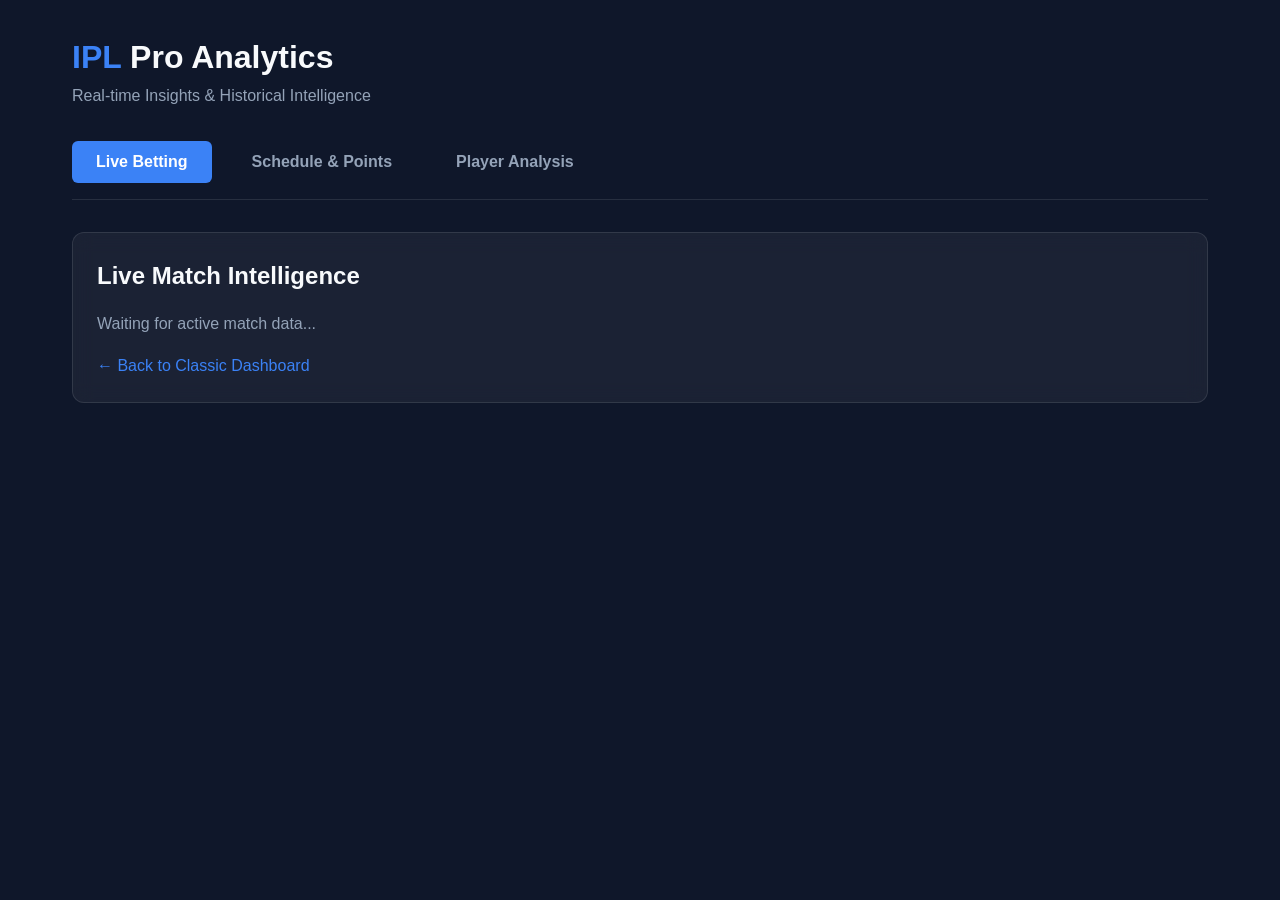
==== backend/static/pro.html @ 38e3acaa "Integration of Elite Betting Insights and Pro Dashboard" ====
<!DOCTYPE html>
<html lang="en">
<head>
    <meta charset="UTF-8">
    <meta name="viewport" content="width=device-width, initial-scale=1.0">
    <title>IPL Pro Analytics Dashboard</title>
    <style>
        :root {
            --bg-dark: #0f172a;
            --panel-bg: rgba(255, 255, 255, 0.05);
            --text-main: #f8fafc;
            --text-muted: #94a3b8;
            --accent: #3b82f6;
            --accent-hover: #2563eb;
            --border: rgba(255, 255, 255, 0.1);
            --win: #10b981;
            --loss: #ef4444;
        }

        * {
            box-sizing: border-box;
            margin: 0;
            padding: 0;
        }

        body {
            font-family: 'Inter', -apple-system, sans-serif;
            background-color: var(--bg-dark);
            color: var(--text-main);
            line-height: 1.6;
        }

        .container {
            max-width: 1200px;
            margin: 0 auto;
            padding: 2rem;
        }

        /* Tabs */
        .tabs {
            display: flex;
            gap: 1rem;
            margin-bottom: 2rem;
            border-bottom: 1px solid var(--border);
            padding-bottom: 1rem;
        }

        .tablink {
            background: transparent;
            color: var(--text-muted);
            border: none;
            padding: 0.75rem 1.5rem;
            font-size: 1rem;
            font-weight: 600;
            cursor: pointer;
            border-radius: 6px;
            transition: all 0.2s;
        }

        .tablink:hover {
            color: var(--text-main);
            background: var(--panel-bg);
        }

        .tablink.active {
            color: #fff;
            background: var(--accent);
        }

        .tabcontent {
            display: none;
            animation: fadeIn 0.3s ease-in-out;
        }

        .tabcontent.active {
            display: block;
        }

        /* Panels */
        .panel {
            background: var(--panel-bg);
            border: 1px solid var(--border);
            border-radius: 12px;
            padding: 1.5rem;
            margin-bottom: 1.5rem;
            backdrop-filter: blur(10px);
        }

        /* Forms & Inputs */
        input[type="text"] {
            width: 100%;
            padding: 1rem;
            background: rgba(0, 0, 0, 0.2);
            border: 1px solid var(--border);
            color: white;
            border-radius: 8px;
            font-size: 1rem;
            margin-bottom: 1rem;
        }

        input[type="text"]:focus {
            outline: none;
            border-color: var(--accent);
        }

        /* Tables & Lists */
        table {
            width: 100%;
            border-collapse: collapse;
            margin-top: 1rem;
        }

        th, td {
            padding: 1rem;
            text-align: left;
            border-bottom: 1px solid var(--border);
        }

        th {
            color: var(--text-muted);
            font-weight: 600;
        }

        /* Utilities */
        h2, h3 { margin-bottom: 1rem; }
        .text-accent { color: var(--accent); }
        .grid-2 { display: grid; grid-template-columns: 1fr 1fr; gap: 1.5rem; }

        @keyframes fadeIn {
            from { opacity: 0; transform: translateY(5px); }
            to { opacity: 1; transform: translateY(0); }
        }

        #autocomplete-results {
            max-height: 200px;
            overflow-y: auto;
            background: #1e293b;
            border: 1px solid var(--border);
            border-radius: 8px;
            margin-top: -0.5rem;
            margin-bottom: 1rem;
            position: absolute;
            width: calc(100% - 3rem);
            z-index: 10;
            display: none;
        }

        .autocomplete-item {
            padding: 0.75rem 1rem;
            cursor: pointer;
        }
        
        .autocomplete-item:hover {
            background: var(--accent);
        }

        .stats-card {
            background: rgba(0,0,0,0.2);
            padding: 1rem;
            border-radius: 8px;
            text-align: center;
        }

        .stats-val {
            font-size: 1.5rem;
            font-weight: bold;
            color: var(--accent);
        }
    </style>
</head>
<body>

<div class="container">
    <header style="margin-bottom: 2rem;">
        <h1><span class="text-accent">IPL</span> Pro Analytics</h1>
        <p style="color: var(--text-muted);">Real-time Insights & Historical Intelligence</p>
    </header>

    <div class="tabs">
        <button class="tablink active" onclick="openTab(event, 'live')">Live Betting</button>
        <button class="tablink" onclick="openTab(event, 'schedule')">Schedule & Points</button>
        <button class="tablink" onclick="openTab(event, 'analysis')">Player Analysis</button>
    </div>

    <!-- Live Tab -->
    <div id="live" class="tabcontent active">
        <div class="panel">
            <h2>Live Match Intelligence</h2>
            <p style="color: var(--text-muted); margin-bottom: 1rem;">Waiting for active match data...</p>
            <div id="live-odds-container" class="grid-2">
                <!-- Data will be injected here via websocket in future updates -->
            </div>
            <a href="/" style="color: var(--accent); text-decoration: none;">&larr; Back to Classic Dashboard</a>
        </div>
    </div>

    <!-- Schedule Tab -->
    <div id="schedule" class="tabcontent">
        <div class="grid-2">
            <div class="panel">
                <h3>Upcoming Matches (2024/2025)</h3>
                <div id="upcoming-container">Loading schedule...</div>
            </div>
            <div class="panel">
                <h3>Points Table</h3>
                <div id="points-container">Loading points...</div>
            </div>
        </div>
    </div>

    <!-- Analysis Tab -->
    <div id="analysis" class="tabcontent">
        <div class="panel" style="position: relative;">
            <h3>Search Player Database</h3>
            <input type="text" id="player-search" placeholder="Type player name (e.g., Virat Kohli)" onkeyup="autocompletePlayer()" autocomplete="off">
            <div id="autocomplete-results"></div>
            
            <div id="player-stats-container" style="display: none; margin-top: 2rem;">
                <h2 id="ps-name" class="text-accent" style="font-size: 2rem; margin-bottom: 1.5rem;"></h2>
                
                <div class="grid-2">
                    <div>
                        <h4 style="margin-bottom: 1rem; color: var(--text-muted);">BATTING</h4>
                        <div class="grid-2" style="gap: 1rem;">
                            <div class="stats-card"><div>Runs</div><div class="stats-val" id="ps-runs">0</div></div>
                            <div class="stats-card"><div>Strike Rate</div><div class="stats-val" id="ps-sr">0</div></div>
                            <div class="stats-card"><div>Fours</div><div class="stats-val" id="ps-4s">0</div></div>
                            <div class="stats-card"><div>Sixes</div><div class="stats-val" id="ps-6s">0</div></div>
                        </div>
                    </div>
                    <div>
                        <h4 style="margin-bottom: 1rem; color: var(--text-muted);">BOWLING</h4>
                        <div class="grid-2" style="gap: 1rem;">
                            <div class="stats-card"><div>Wickets</div><div class="stats-val" id="ps-wkts">0</div></div>
                            <div class="stats-card"><div>Economy</div><div class="stats-val" id="ps-econ">0</div></div>
                            <div class="stats-card"><div>Matches</div><div class="stats-val" id="ps-bmat">0</div></div>
                        </div>
                    </div>
                </div>
            </div>
        </div>
    </div>
</div>

<script>
    // Tab Logic
    function openTab(evt, tabName) {
        var i, tabcontent, tablinks;
        tabcontent = document.getElementsByClassName("tabcontent");
        for (i = 0; i < tabcontent.length; i++) {
            tabcontent[i].style.display = "none";
            tabcontent[i].classList.remove("active");
        }
        tablinks = document.getElementsByClassName("tablink");
        for (i = 0; i < tablinks.length; i++) {
            tablinks[i].classList.remove("active");
        }
        document.getElementById(tabName).style.display = "block";
        document.getElementById(tabName).classList.add("active");
        evt.currentTarget.classList.add("active");

        // Load data if switching to specific tabs
        if(tabName === 'schedule') loadSchedule(2024); // Fallback to 2024 as 2025 feed might not be live yet
    }

    // Schedule & Points Logic
    async function loadSchedule(season) {
        try {
            const upContainer = document.getElementById('upcoming-container');
            const ptContainer = document.getElementById('points-container');
            
            const [upcomingRes, pointsRes] = await Promise.all([
                fetch(`/upcoming/${season}`),
                fetch(`/points/${season}`)
            ]);

            if (upcomingRes.ok) {
                const upcoming = await upcomingRes.json();
                if(upcoming && upcoming.matchschedule) {
                    let html = '<table><tr><th>Date</th><th>Match</th><th>Venue</th></tr>';
                    upcoming.matchschedule.slice(0, 10).forEach(m => { // Show next 10
                        html += `<tr><td>${m.matchdate}</td><td>${m.teama} vs ${m.teamb}</td><td>${m.venue}</td></tr>`;
                    });
                    html += '</table>';
                    upContainer.innerHTML = html;
                } else {
                    upContainer.innerHTML = 'No schedule data available.';
                }
            }
            
            if(pointsRes.ok) {
                const points = await pointsRes.json();
                if(points && points.points) {
                    let html = '<table><tr><th>Team</th><th>M</th><th>W</th><th>L</th><th>Pts</th><th>NRR</th></tr>';
                    points.points.forEach(p => {
                        html += `<tr><td><b>${p.teamshortname}</b></td><td>${p.matchesplayed}</td><td>${p.matcheswon}</td><td>${p.matcheslost}</td><td class="text-accent"><b>${p.points}</b></td><td>${p.nrr}</td></tr>`;
                    });
                    html += '</table>';
                    ptContainer.innerHTML = html;
                } else {
                    ptContainer.innerHTML = 'No points table data available.';
                }
            }
            
        } catch (e) {
            console.error("Error loading schedule data:", e);
        }
    }

    // Player Analysis Autocomplete
    let searchTimeout;
    async function autocompletePlayer() {
        const input = document.getElementById('player-search').value;
        const resultsDiv = document.getElementById('autocomplete-results');
        
        if (input.length < 3) {
            resultsDiv.style.display = 'none';
            return;
        }

        clearTimeout(searchTimeout);
        searchTimeout = setTimeout(async () => {
            try {
                const response = await fetch(`/ipl/players?search=${encodeURIComponent(input)}`);
                const data = await response.json();
                
                if (data.players && data.players.length > 0) {
                    let html = '';
                    data.players.slice(0, 10).forEach(p => {
                        html += `<div class="autocomplete-item" onclick="selectPlayer('${p.replace(/'/g, "\\'")}')">${p}</div>`;
                    });
                    resultsDiv.innerHTML = html;
                    resultsDiv.style.display = 'block';
                } else {
                    resultsDiv.style.display = 'none';
                }
            } catch (e) {
                console.error("Search error", e);
            }
        }, 300);
    }

    async function selectPlayer(name) {
        document.getElementById('player-search').value = name;
        document.getElementById('autocomplete-results').style.display = 'none';
        
        try {
            const response = await fetch(`/ipl/player/${encodeURIComponent(name)}`);
            if (response.ok) {
                const data = await response.json();
                
                document.getElementById('ps-name').innerText = data.player;
                document.getElementById('ps-runs').innerText = data.batting.runs;
                document.getElementById('ps-sr').innerText = data.batting.strike_rate;
                document.getElementById('ps-4s').innerText = data.batting.fours;
                document.getElementById('ps-6s').innerText = data.batting.sixes;
                
                document.getElementById('ps-wkts').innerText = data.bowling.wickets;
                document.getElementById('ps-econ').innerText = data.bowling.economy;
                document.getElementById('ps-bmat').innerText = data.bowling.matches;
                
                document.getElementById('player-stats-container').style.display = 'block';
            }
        } catch (e) {
            console.error("Error loading player stats", e);
        }
    }

    // Close autocomplete when clicking outside
    document.addEventListener('click', function(e) {
        if (e.target.id !== 'player-search') {
            document.getElementById('autocomplete-results').style.display = 'none';
        }
    });
</script>

</body>
</html>
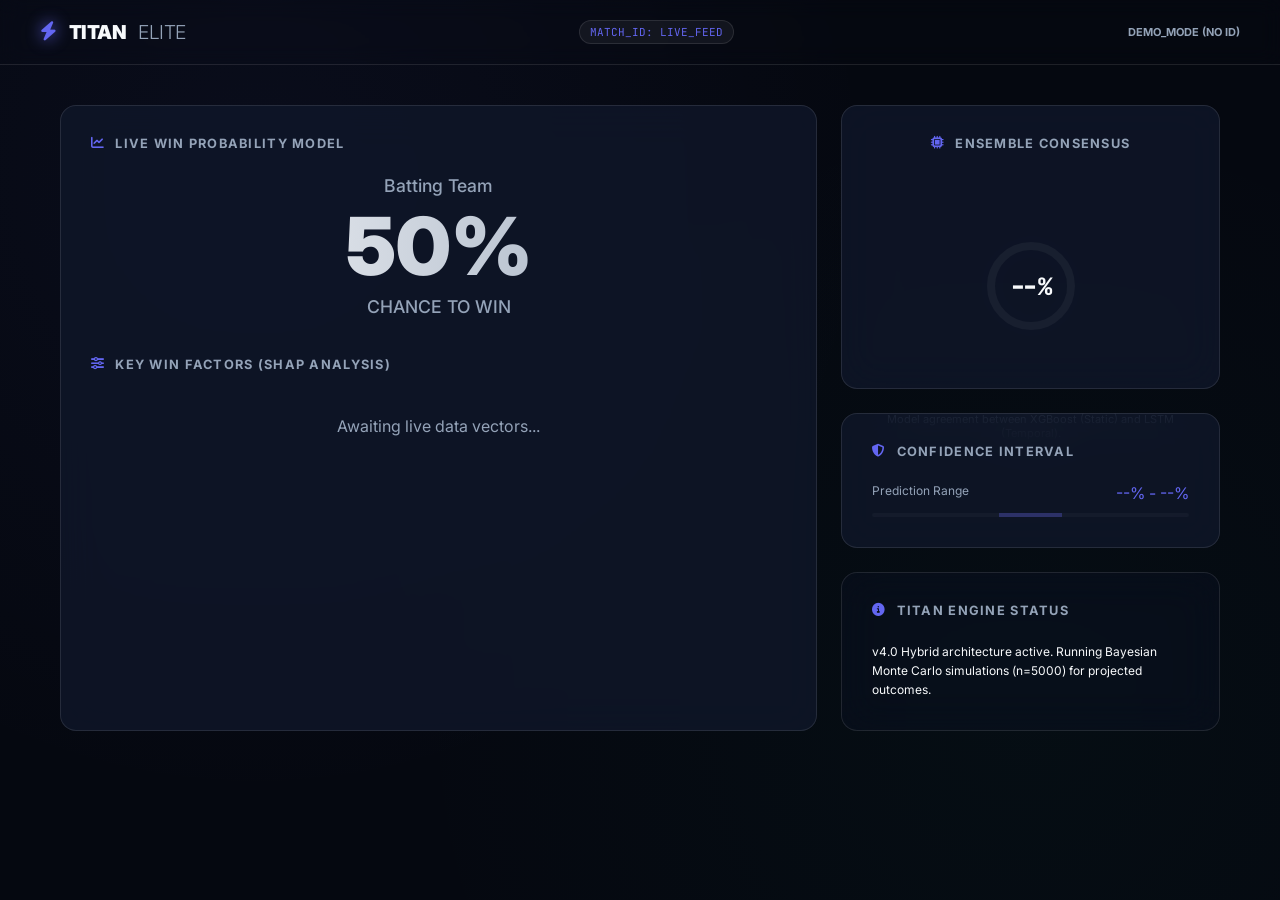
==== commit 4c81eb51: "Titan v4.0: Elite Analytics Upgrade & HF Resilience" ====
--- a/backend/static/pro.html
+++ b/backend/static/pro.html
@@ -3,376 +3,272 @@
 <head>
     <meta charset="UTF-8">
     <meta name="viewport" content="width=device-width, initial-scale=1.0">
-    <title>IPL Pro Analytics Dashboard</title>
+    <title>TITAN Elite — Pro Analytics Engine</title>
+    <link rel="preconnect" href="https://fonts.googleapis.com">
+    <link href="https://fonts.googleapis.com/css2?family=Inter:wght@300;400;500;600;700;800;900&family=JetBrains+Mono:wght@400;500&display=swap" rel="stylesheet">
+    <link rel="stylesheet" href="https://cdnjs.cloudflare.com/ajax/libs/font-awesome/6.4.0/css/all.min.css">
     <style>
         :root {
-            --bg-dark: #0f172a;
-            --panel-bg: rgba(255, 255, 255, 0.05);
+            --bg-deep: #050810;
+            --bg-card: rgba(15, 23, 42, 0.8);
+            --accent-titan: #6366f1;
+            --accent-emerald: #10b981;
+            --accent-rose: #f43f5e;
+            --accent-amber: #f59e0b;
             --text-main: #f8fafc;
-            --text-muted: #94a3b8;
-            --accent: #3b82f6;
-            --accent-hover: #2563eb;
+            --text-dim: #94a3b8;
             --border: rgba(255, 255, 255, 0.1);
-            --win: #10b981;
-            --loss: #ef4444;
-        }
-
-        * {
-            box-sizing: border-box;
-            margin: 0;
-            padding: 0;
-        }
-
+            --glow: 0 0 20px rgba(99, 102, 241, 0.2);
+            --radius: 16px;
+        }
+
+        * { margin:0; padding:0; box-sizing:border-box; }
         body {
-            font-family: 'Inter', -apple-system, sans-serif;
-            background-color: var(--bg-dark);
+            font-family: 'Inter', sans-serif;
+            background: var(--bg-deep);
+            background-image: 
+                radial-gradient(circle at 20% 20%, rgba(99, 102, 241, 0.05) 0%, transparent 50%),
+                radial-gradient(circle at 80% 80%, rgba(16, 185, 129, 0.03) 0%, transparent 50%);
             color: var(--text-main);
-            line-height: 1.6;
-        }
-
-        .container {
-            max-width: 1200px;
-            margin: 0 auto;
-            padding: 2rem;
-        }
-
-        /* Tabs */
-        .tabs {
-            display: flex;
-            gap: 1rem;
-            margin-bottom: 2rem;
+            min-height: 100vh;
+            overflow-x: hidden;
+        }
+
+        .navbar {
+            padding: 20px 40px;
+            display: flex; justify-content: space-between; align-items: center;
             border-bottom: 1px solid var(--border);
-            padding-bottom: 1rem;
-        }
-
-        .tablink {
-            background: transparent;
-            color: var(--text-muted);
-            border: none;
-            padding: 0.75rem 1.5rem;
-            font-size: 1rem;
-            font-weight: 600;
-            cursor: pointer;
-            border-radius: 6px;
-            transition: all 0.2s;
-        }
-
-        .tablink:hover {
-            color: var(--text-main);
-            background: var(--panel-bg);
-        }
-
-        .tablink.active {
-            color: #fff;
-            background: var(--accent);
-        }
-
-        .tabcontent {
-            display: none;
-            animation: fadeIn 0.3s ease-in-out;
-        }
-
-        .tabcontent.active {
-            display: block;
-        }
-
-        /* Panels */
-        .panel {
-            background: var(--panel-bg);
+            backdrop-filter: blur(10px);
+            position: sticky; top: 0; z-index: 100;
+        }
+        .brand { display: flex; align-items: center; gap: 12px; font-weight: 900; font-size: 1.2rem; letter-spacing: -0.5px; }
+        .brand i { color: var(--accent-titan); filter: drop-shadow(0 0 8px var(--accent-titan)); }
+        .match-id-badge { font-family: 'JetBrains Mono'; font-size: 11px; background: rgba(255,255,255,0.05); padding: 4px 10px; border-radius: 20px; border: 1px solid var(--border); color: var(--accent-titan); }
+
+        .container { max-width: 1200px; margin: 0 auto; padding: 40px 20px; }
+
+        /* ── Grid Layout ── */
+        .analytics-grid {
+            display: grid;
+            grid-template-columns: 2fr 1fr;
+            gap: 24px;
+        }
+
+        @media (max-width: 900px) {
+            .analytics-grid { grid-template-columns: 1fr; }
+        }
+
+        .card {
+            background: var(--bg-card);
             border: 1px solid var(--border);
-            border-radius: 12px;
-            padding: 1.5rem;
-            margin-bottom: 1.5rem;
-            backdrop-filter: blur(10px);
-        }
-
-        /* Forms & Inputs */
-        input[type="text"] {
-            width: 100%;
-            padding: 1rem;
-            background: rgba(0, 0, 0, 0.2);
-            border: 1px solid var(--border);
-            color: white;
-            border-radius: 8px;
-            font-size: 1rem;
-            margin-bottom: 1rem;
-        }
-
-        input[type="text"]:focus {
-            outline: none;
-            border-color: var(--accent);
-        }
-
-        /* Tables & Lists */
-        table {
-            width: 100%;
-            border-collapse: collapse;
-            margin-top: 1rem;
-        }
-
-        th, td {
-            padding: 1rem;
-            text-align: left;
-            border-bottom: 1px solid var(--border);
-        }
-
-        th {
-            color: var(--text-muted);
-            font-weight: 600;
-        }
-
-        /* Utilities */
-        h2, h3 { margin-bottom: 1rem; }
-        .text-accent { color: var(--accent); }
-        .grid-2 { display: grid; grid-template-columns: 1fr 1fr; gap: 1.5rem; }
-
-        @keyframes fadeIn {
-            from { opacity: 0; transform: translateY(5px); }
-            to { opacity: 1; transform: translateY(0); }
-        }
-
-        #autocomplete-results {
-            max-height: 200px;
-            overflow-y: auto;
-            background: #1e293b;
-            border: 1px solid var(--border);
-            border-radius: 8px;
-            margin-top: -0.5rem;
-            margin-bottom: 1rem;
-            position: absolute;
-            width: calc(100% - 3rem);
-            z-index: 10;
-            display: none;
-        }
-
-        .autocomplete-item {
-            padding: 0.75rem 1rem;
-            cursor: pointer;
-        }
-        
-        .autocomplete-item:hover {
-            background: var(--accent);
-        }
-
-        .stats-card {
-            background: rgba(0,0,0,0.2);
-            padding: 1rem;
-            border-radius: 8px;
-            text-align: center;
-        }
-
-        .stats-val {
-            font-size: 1.5rem;
-            font-weight: bold;
-            color: var(--accent);
-        }
+            border-radius: var(--radius);
+            padding: 30px;
+            backdrop-filter: blur(20px);
+            position: relative;
+        }
+
+        .card-title {
+            font-size: 0.8rem; font-weight: 700; text-transform: uppercase; letter-spacing: 0.1em; color: var(--text-dim); margin-bottom: 24px; display: flex; align-items: center; gap: 10px;
+        }
+        .card-title i { color: var(--accent-titan); }
+
+        /* ── Main Win Prob ── */
+        .win-prob-main { text-align: center; margin-bottom: 40px; }
+        .prob-value { 
+            font-size: 5rem; font-weight: 900; line-height: 1; margin: 10px 0; 
+            background: linear-gradient(to right, #fff, var(--text-dim));
+            -webkit-background-clip: text;
+            background-clip: text;
+            -webkit-text-fill-color: transparent; 
+        }
+        .prob-label { font-size: 1.1rem; color: var(--text-dim); font-weight: 500; }
+
+        /* ── SHAP Horizontal Bars ── */
+        .shap-container { display: flex; flex-direction: column; gap: 18px; }
+        .shap-row { display: flex; align-items: center; gap: 15px; }
+        .shap-label { width: 140px; font-size: 0.85rem; color: var(--text-dim); font-weight: 500; white-space: nowrap; }
+        .shap-bar-track { flex: 1; height: 12px; background: rgba(255,255,255,0.03); border-radius: 6px; position: relative; overflow: hidden; }
+        .shap-bar-fill { height: 100%; border-radius: 6px; transition: width 1s cubic-bezier(0.4, 0, 0.2, 1); }
+        .shap-value { width: 45px; font-family: 'JetBrains Mono'; font-size: 11px; text-align: right; }
+
+        .fill-pos { background: linear-gradient(90deg, var(--accent-emerald), #34d399); }
+        .fill-neg { background: linear-gradient(90deg, var(--accent-rose), #fb7185); }
+
+        /* ── Consensus Gauge ── */
+        .gauge-container { display: flex; flex-direction: column; align-items: center; justify-content: center; height: 100%; padding: 20px; }
+        .gauge-svg { transform: rotate(-90deg); filter: drop-shadow(0 0 10px rgba(99, 102, 241, 0.2)); }
+        .gauge-bg { fill: none; stroke: rgba(255,255,255,0.05); stroke-width: 8; }
+        .gauge-fill { fill: none; stroke: var(--accent-titan); stroke-width: 8; stroke-linecap: round; stroke-dasharray: 251.2; stroke-dashoffset: 251.2; transition: stroke-dashoffset 1.5s ease-out; }
+        .gauge-text { position: absolute; font-family: 'JetBrains Mono'; font-weight: 800; font-size: 1.5rem; }
+
+        /* ── Pulse Animation ── */
+        .live-dot { width: 8px; height: 8px; background: var(--accent-rose); border-radius: 50%; box-shadow: 0 0 10px var(--accent-rose); animation: pulse 1.5s infinite; }
+        @keyframes pulse { 0% { transform: scale(0.9); opacity: 1; } 70% { transform: scale(2); opacity: 0; } 100% { transform: scale(0.9); opacity: 0; } }
+
+        .loading-overlay { position: fixed; inset: 0; background: var(--bg-deep); z-index: 1000; display: flex; flex-direction: column; align-items: center; justify-content: center; gap: 20px; transition: opacity 0.5s; }
+        .titan-loader { width: 60px; height: 60px; border: 4px solid var(--border); border-top-color: var(--accent-titan); border-radius: 50%; animation: spin 1s infinite linear; }
+        @keyframes spin { to { transform: rotate(360deg); } }
+
+        .hidden { opacity: 0; pointer-events: none; }
     </style>
 </head>
 <body>
-
-<div class="container">
-    <header style="margin-bottom: 2rem;">
-        <h1><span class="text-accent">IPL</span> Pro Analytics</h1>
-        <p style="color: var(--text-muted);">Real-time Insights & Historical Intelligence</p>
-    </header>
-
-    <div class="tabs">
-        <button class="tablink active" onclick="openTab(event, 'live')">Live Betting</button>
-        <button class="tablink" onclick="openTab(event, 'schedule')">Schedule & Points</button>
-        <button class="tablink" onclick="openTab(event, 'analysis')">Player Analysis</button>
+    <div id="loader" class="loading-overlay">
+        <div class="titan-loader"></div>
+        <p style="font-family: 'JetBrains Mono'; font-size: 12px; color: var(--accent-titan);">INITIALIZING TITAN ANALYTICS...</p>
     </div>
 
-    <!-- Live Tab -->
-    <div id="live" class="tabcontent active">
-        <div class="panel">
-            <h2>Live Match Intelligence</h2>
-            <p style="color: var(--text-muted); margin-bottom: 1rem;">Waiting for active match data...</p>
-            <div id="live-odds-container" class="grid-2">
-                <!-- Data will be injected here via websocket in future updates -->
+    <nav class="navbar">
+        <div class="brand">
+            <i class="fas fa-bolt"></i>
+            TITAN <span style="font-weight: 300; color: var(--text-dim);">ELITE</span>
+        </div>
+        <div class="match-id-badge" id="match-id-display">MATCH_ID: NONE</div>
+        <div style="display: flex; align-items: center; gap: 10px;">
+            <div id="status-pulse" class="live-dot" style="display:none;"></div>
+            <span id="status-text" style="font-size: 11px; font-weight: 700; color: var(--text-dim);">CONNECTING...</span>
+        </div>
+    </nav>
+
+    <div class="container">
+        <div class="analytics-grid">
+            <!-- Left Side: Core Metrics -->
+            <div class="card">
+                <div class="card-title"><i class="fas fa-chart-line"></i> LIVE WIN PROBABILITY MODEL</div>
+                
+                <div class="win-prob-main">
+                    <p class="prob-label" id="batting-team">Batting Team</p>
+                    <h2 class="prob-value" id="win-pct">50%</h2>
+                    <p class="prob-label">CHANCE TO WIN</p>
+                </div>
+
+                <div class="card-title" style="margin-top: 40px;"><i class="fas fa-sliders-h"></i> KEY WIN FACTORS (SHAP ANALYSIS)</div>
+                <div class="shap-container" id="shap-box">
+                    <!-- Dynamic SHAP rows here -->
+                    <p style="text-align: center; color: var(--text-dim); padding: 20px;">Awaiting live data vectors...</p>
+                </div>
             </div>
-            <a href="/" style="color: var(--accent); text-decoration: none;">&larr; Back to Classic Dashboard</a>
-        </div>
-    </div>
-
-    <!-- Schedule Tab -->
-    <div id="schedule" class="tabcontent">
-        <div class="grid-2">
-            <div class="panel">
-                <h3>Upcoming Matches (2024/2025)</h3>
-                <div id="upcoming-container">Loading schedule...</div>
-            </div>
-            <div class="panel">
-                <h3>Points Table</h3>
-                <div id="points-container">Loading points...</div>
+
+            <!-- Right Side: Secondary Insights -->
+            <div style="display: flex; flex-direction: column; gap: 24px;">
+                <div class="card" style="text-align: center;">
+                    <div class="card-title" style="justify-content: center;"><i class="fas fa-microchip"></i> ENSEMBLE CONSENSUS</div>
+                    <div class="gauge-container">
+                        <svg class="gauge-svg" width="100" height="100">
+                            <circle class="gauge-bg" cx="50" cy="50" r="40"></circle>
+                            <circle id="consensus-gauge" class="gauge-fill" cx="50" cy="50" r="40"></circle>
+                        </svg>
+                        <div class="gauge-text" id="consensus-val">--%</div>
+                    </div>
+                    <p style="font-size: 11px; color: var(--text-dim); margin-top: 15px;">Model agreement between XGBoost (Static) and LSTM (Temporal).</p>
+                </div>
+
+                <div class="card">
+                    <div class="card-title"><i class="fas fa-shield-alt"></i> CONFIDENCE INTERVAL</div>
+                    <div style="display: flex; justify-content: space-between; margin-bottom: 10px;">
+                        <span style="font-size: 12px; color: var(--text-dim);">Prediction Range</span>
+                        <span style="font-family: var(--font-mono); color: var(--accent-titan);" id="conf-range">--% - --%</span>
+                    </div>
+                    <div class="shap-bar-track" style="height: 4px;">
+                        <div id="conf-bar" style="position: absolute; height: 100%; background: var(--accent-titan); opacity: 0.3; left: 40%; width: 20%;"></div>
+                    </div>
+                </div>
+
+                <div class="card" style="background: rgba(99, 102, 241, 0.03);">
+                    <div class="card-title"><i class="fas fa-info-circle"></i> TITAN ENGINE STATUS</div>
+                    <p id="engine-status" style="font-size: 12px; line-height: 1.6;">v4.0 Hybrid architecture active. Running Bayesian Monte Carlo simulations (n=5000) for projected outcomes.</p>
+                </div>
             </div>
         </div>
     </div>
 
-    <!-- Analysis Tab -->
-    <div id="analysis" class="tabcontent">
-        <div class="panel" style="position: relative;">
-            <h3>Search Player Database</h3>
-            <input type="text" id="player-search" placeholder="Type player name (e.g., Virat Kohli)" onkeyup="autocompletePlayer()" autocomplete="off">
-            <div id="autocomplete-results"></div>
+    <script>
+        const urlParams = new URLSearchParams(window.location.search);
+        const matchId = urlParams.get('match_id');
+        document.getElementById('match-id-display').textContent = `MATCH_ID: ${matchId || 'LIVE_FEED'}`;
+
+        let ws;
+        function connect() {
+            const protocol = window.location.protocol === 'https:' ? 'wss:' : 'ws:';
+            const wsPath = matchId ? `${protocol}//${window.location.host}/ws/predictions/${matchId}` : null;
             
-            <div id="player-stats-container" style="display: none; margin-top: 2rem;">
-                <h2 id="ps-name" class="text-accent" style="font-size: 2rem; margin-bottom: 1.5rem;"></h2>
+            if (!wsPath) {
+                // If no match_id, try polling general predictions
+                document.getElementById('status-text').textContent = 'DEMO_MODE (NO ID)';
+                document.getElementById('loader').classList.add('hidden');
+                return;
+            }
+
+            ws = new WebSocket(wsPath);
+            ws.onopen = () => {
+                document.getElementById('status-text').textContent = 'LIVE_STREAM';
+                document.getElementById('status-text').style.color = 'var(--accent-emerald)';
+                document.getElementById('status-pulse').style.display = 'block';
+                document.getElementById('loader').classList.add('hidden');
+            };
+
+            ws.onmessage = (event) => {
+                const data = JSON.parse(event.data);
+                updateUI(data);
+            };
+
+            ws.onclose = () => {
+                document.getElementById('status-text').textContent = 'RECONNECTING...';
+                document.getElementById('status-pulse').style.display = 'none';
+                setTimeout(connect, 3000);
+            };
+        }
+
+        function updateUI(data) {
+            // 1. Win Probability
+            const prob = (data.win_probability * 100).toFixed(0);
+            document.getElementById('win-pct').textContent = `${prob}%`;
+            document.getElementById('batting_team').textContent = data.batting_team || 'Prediction Active';
+
+            // 2. SHAP Factors
+            if (data.shap_factors && data.shap_factors.length > 0) {
+                const shapBox = document.getElementById('shap-box');
+                shapBox.innerHTML = data.shap_factors.map(f => {
+                    const isPos = f.impact > 0;
+                    const widthLimit = Math.min(Math.abs(f.impact) * 200, 100);
+                    return `
+                        <div class="shap-row">
+                            <span class="shap-label">${f.factor}</span>
+                            <div class="shap-bar-track">
+                                <div class="shap-bar-fill ${isPos ? 'fill-pos' : 'fill-neg'}" style="width: ${widthLimit}%"></div>
+                            </div>
+                            <span class="shap-value" style="color: ${isPos ? 'var(--accent-emerald)' : 'var(--accent-rose)'}">
+                                ${isPos ? '+' : ''}${(f.impact * 100).toFixed(1)}%
+                            </span>
+                        </div>
+                    `;
+                }).join('');
+            }
+
+            // 3. Consensus Gauge
+            if (data.ensemble_agreement) {
+                const agreement = data.ensemble_agreement * 100;
+                document.getElementById('consensus-val').textContent = `${agreement.toFixed(0)}%`;
+                const offset = 251.2 - (251.2 * (agreement / 100));
+                document.getElementById('consensus-gauge').style.strokeDashoffset = offset;
                 
-                <div class="grid-2">
-                    <div>
-                        <h4 style="margin-bottom: 1rem; color: var(--text-muted);">BATTING</h4>
-                        <div class="grid-2" style="gap: 1rem;">
-                            <div class="stats-card"><div>Runs</div><div class="stats-val" id="ps-runs">0</div></div>
-                            <div class="stats-card"><div>Strike Rate</div><div class="stats-val" id="ps-sr">0</div></div>
-                            <div class="stats-card"><div>Fours</div><div class="stats-val" id="ps-4s">0</div></div>
-                            <div class="stats-card"><div>Sixes</div><div class="stats-val" id="ps-6s">0</div></div>
-                        </div>
-                    </div>
-                    <div>
-                        <h4 style="margin-bottom: 1rem; color: var(--text-muted);">BOWLING</h4>
-                        <div class="grid-2" style="gap: 1rem;">
-                            <div class="stats-card"><div>Wickets</div><div class="stats-val" id="ps-wkts">0</div></div>
-                            <div class="stats-card"><div>Economy</div><div class="stats-val" id="ps-econ">0</div></div>
-                            <div class="stats-card"><div>Matches</div><div class="stats-val" id="ps-bmat">0</div></div>
-                        </div>
-                    </div>
-                </div>
-            </div>
-        </div>
-    </div>
-</div>
-
-<script>
-    // Tab Logic
-    function openTab(evt, tabName) {
-        var i, tabcontent, tablinks;
-        tabcontent = document.getElementsByClassName("tabcontent");
-        for (i = 0; i < tabcontent.length; i++) {
-            tabcontent[i].style.display = "none";
-            tabcontent[i].classList.remove("active");
-        }
-        tablinks = document.getElementsByClassName("tablink");
-        for (i = 0; i < tablinks.length; i++) {
-            tablinks[i].classList.remove("active");
-        }
-        document.getElementById(tabName).style.display = "block";
-        document.getElementById(tabName).classList.add("active");
-        evt.currentTarget.classList.add("active");
-
-        // Load data if switching to specific tabs
-        if(tabName === 'schedule') loadSchedule(2024); // Fallback to 2024 as 2025 feed might not be live yet
-    }
-
-    // Schedule & Points Logic
-    async function loadSchedule(season) {
-        try {
-            const upContainer = document.getElementById('upcoming-container');
-            const ptContainer = document.getElementById('points-container');
-            
-            const [upcomingRes, pointsRes] = await Promise.all([
-                fetch(`/upcoming/${season}`),
-                fetch(`/points/${season}`)
-            ]);
-
-            if (upcomingRes.ok) {
-                const upcoming = await upcomingRes.json();
-                if(upcoming && upcoming.matchschedule) {
-                    let html = '<table><tr><th>Date</th><th>Match</th><th>Venue</th></tr>';
-                    upcoming.matchschedule.slice(0, 10).forEach(m => { // Show next 10
-                        html += `<tr><td>${m.matchdate}</td><td>${m.teama} vs ${m.teamb}</td><td>${m.venue}</td></tr>`;
-                    });
-                    html += '</table>';
-                    upContainer.innerHTML = html;
-                } else {
-                    upContainer.innerHTML = 'No schedule data available.';
-                }
-            }
-            
-            if(pointsRes.ok) {
-                const points = await pointsRes.json();
-                if(points && points.points) {
-                    let html = '<table><tr><th>Team</th><th>M</th><th>W</th><th>L</th><th>Pts</th><th>NRR</th></tr>';
-                    points.points.forEach(p => {
-                        html += `<tr><td><b>${p.teamshortname}</b></td><td>${p.matchesplayed}</td><td>${p.matcheswon}</td><td>${p.matcheslost}</td><td class="text-accent"><b>${p.points}</b></td><td>${p.nrr}</td></tr>`;
-                    });
-                    html += '</table>';
-                    ptContainer.innerHTML = html;
-                } else {
-                    ptContainer.innerHTML = 'No points table data available.';
-                }
-            }
-            
-        } catch (e) {
-            console.error("Error loading schedule data:", e);
-        }
-    }
-
-    // Player Analysis Autocomplete
-    let searchTimeout;
-    async function autocompletePlayer() {
-        const input = document.getElementById('player-search').value;
-        const resultsDiv = document.getElementById('autocomplete-results');
-        
-        if (input.length < 3) {
-            resultsDiv.style.display = 'none';
-            return;
-        }
-
-        clearTimeout(searchTimeout);
-        searchTimeout = setTimeout(async () => {
-            try {
-                const response = await fetch(`/ipl/players?search=${encodeURIComponent(input)}`);
-                const data = await response.json();
+                const gaugeColor = agreement > 80 ? 'var(--accent-emerald)' : agreement > 50 ? 'var(--accent-titan)' : 'var(--accent-amber)';
+                document.getElementById('consensus-gauge').style.stroke = gaugeColor;
+            }
+
+            // 4. Confidence Interval
+            if (data.confidence_interval) {
+                const min = (data.confidence_interval[0] * 100).toFixed(0);
+                const max = (data.confidence_interval[1] * 100).toFixed(0);
+                document.getElementById('conf-range').textContent = `${min}% - ${max}%`;
                 
-                if (data.players && data.players.length > 0) {
-                    let html = '';
-                    data.players.slice(0, 10).forEach(p => {
-                        html += `<div class="autocomplete-item" onclick="selectPlayer('${p.replace(/'/g, "\\'")}')">${p}</div>`;
-                    });
-                    resultsDiv.innerHTML = html;
-                    resultsDiv.style.display = 'block';
-                } else {
-                    resultsDiv.style.display = 'none';
-                }
-            } catch (e) {
-                console.error("Search error", e);
-            }
-        }, 300);
-    }
-
-    async function selectPlayer(name) {
-        document.getElementById('player-search').value = name;
-        document.getElementById('autocomplete-results').style.display = 'none';
-        
-        try {
-            const response = await fetch(`/ipl/player/${encodeURIComponent(name)}`);
-            if (response.ok) {
-                const data = await response.json();
-                
-                document.getElementById('ps-name').innerText = data.player;
-                document.getElementById('ps-runs').innerText = data.batting.runs;
-                document.getElementById('ps-sr').innerText = data.batting.strike_rate;
-                document.getElementById('ps-4s').innerText = data.batting.fours;
-                document.getElementById('ps-6s').innerText = data.batting.sixes;
-                
-                document.getElementById('ps-wkts').innerText = data.bowling.wickets;
-                document.getElementById('ps-econ').innerText = data.bowling.economy;
-                document.getElementById('ps-bmat').innerText = data.bowling.matches;
-                
-                document.getElementById('player-stats-container').style.display = 'block';
-            }
-        } catch (e) {
-            console.error("Error loading player stats", e);
-        }
-    }
-
-    // Close autocomplete when clicking outside
-    document.addEventListener('click', function(e) {
-        if (e.target.id !== 'player-search') {
-            document.getElementById('autocomplete-results').style.display = 'none';
-        }
-    });
-</script>
-
+                const ciBar = document.getElementById('conf-bar');
+                ciBar.style.left = `${min}%`;
+                ciBar.style.width = `${max - min}%`;
+            }
+        }
+
+        connect();
+    </script>
 </body>
 </html>
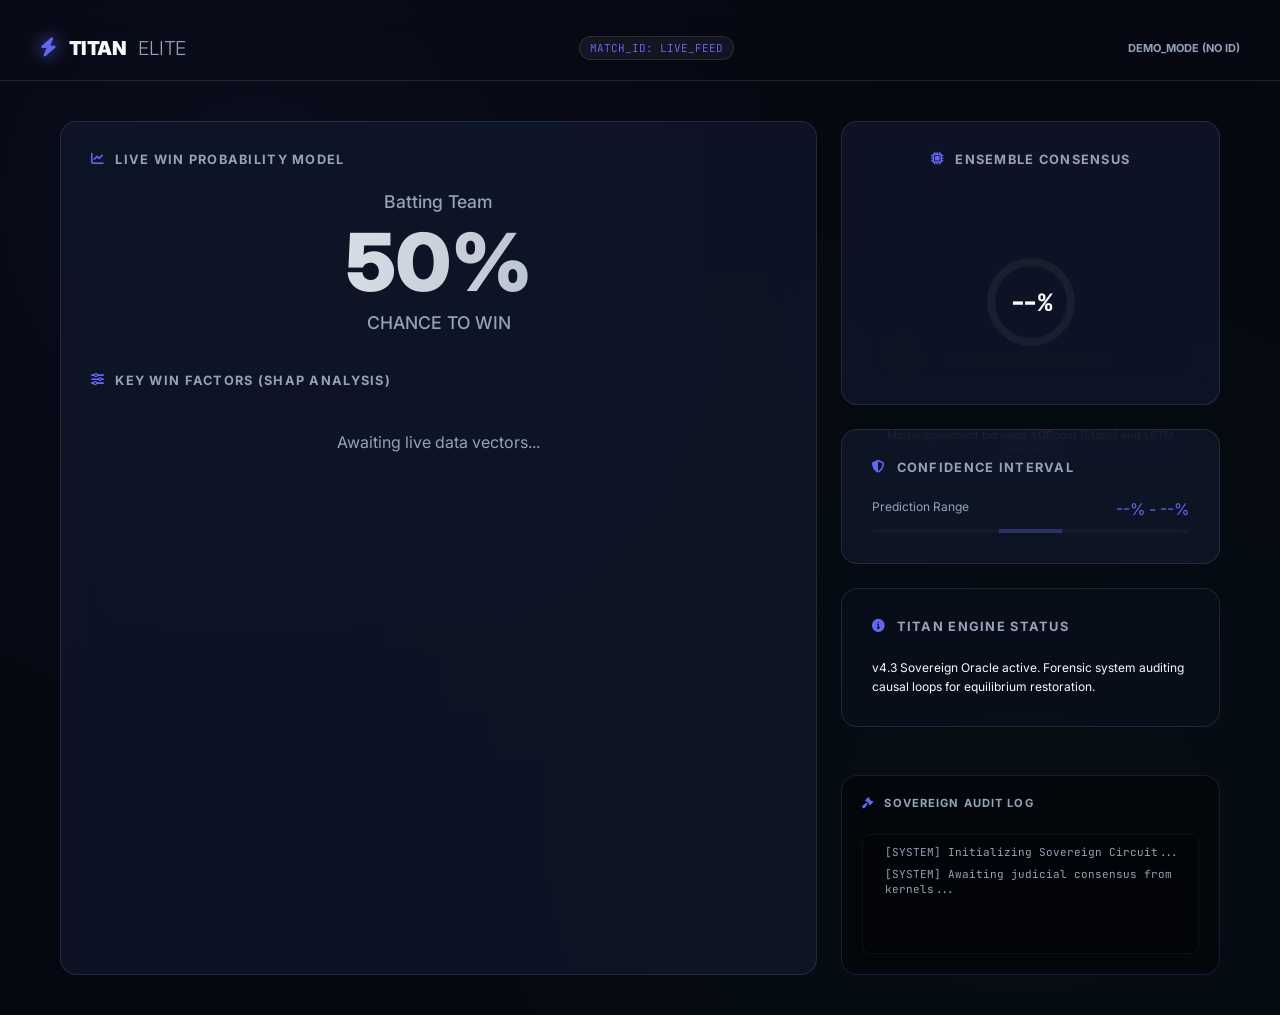
==== commit af9bbe00: "Titan v4.3: Sovereign Oracle - Forensic Audit Integration" ====
--- a/backend/static/pro.html
+++ b/backend/static/pro.html
@@ -105,11 +105,24 @@
         .live-dot { width: 8px; height: 8px; background: var(--accent-rose); border-radius: 50%; box-shadow: 0 0 10px var(--accent-rose); animation: pulse 1.5s infinite; }
         @keyframes pulse { 0% { transform: scale(0.9); opacity: 1; } 70% { transform: scale(2); opacity: 0; } 100% { transform: scale(0.9); opacity: 0; } }
 
-        .loading-overlay { position: fixed; inset: 0; background: var(--bg-deep); z-index: 1000; display: flex; flex-direction: column; align-items: center; justify-content: center; gap: 20px; transition: opacity 0.5s; }
-        .titan-loader { width: 60px; height: 60px; border: 4px solid var(--border); border-top-color: var(--accent-titan); border-radius: 50%; animation: spin 1s infinite linear; }
-        @keyframes spin { to { transform: rotate(360deg); } }
-
         .hidden { opacity: 0; pointer-events: none; }
+
+        /* ── Sovereign Audit Log ── */
+        .audit-log-card { background: rgba(0,0,0,0.4); border: 1px solid rgba(99, 102, 241, 0.2); margin-top: 24px; padding: 20px; border-radius: var(--radius); }
+        .audit-console { 
+            font-family: 'JetBrains Mono', monospace; font-size: 11px; height: 120px; overflow-y: auto; 
+            padding: 10px; background: rgba(0,0,0,0.3); border-radius: 8px; border: 1px solid rgba(255,255,255,0.05);
+            display: flex; flex-direction: column; gap: 6px; scroll-behavior: smooth;
+        }
+        .audit-console::-webkit-scrollbar { width: 4px; }
+        .audit-console::-webkit-scrollbar-thumb { background: var(--border); border-radius: 2px; }
+        .audit-line { color: var(--text-dim); line-height: 1.4; border-left: 2px solid transparent; padding-left: 10px; transition: all 0.3s; }
+        .audit-line.new { border-left-color: var(--accent-titan); color: var(--text-main); animation: slideIn 0.3s ease-out; }
+        @keyframes slideIn { from { transform: translateX(-10px); opacity: 0; } to { transform: translateX(0); opacity: 1; } }
+        .audit-tag { font-weight: 700; margin-right: 8px; }
+        .tag-auditor { color: var(--accent-amber); }
+        .tag-judge { color: var(--accent-titan); }
+        .tag-sovereign { color: var(--accent-emerald); filter: drop-shadow(0 0 5px var(--accent-emerald)); }
     </style>
 </head>
 <body>
@@ -176,7 +189,15 @@
 
                 <div class="card" style="background: rgba(99, 102, 241, 0.03);">
                     <div class="card-title"><i class="fas fa-info-circle"></i> TITAN ENGINE STATUS</div>
-                    <p id="engine-status" style="font-size: 12px; line-height: 1.6;">v4.0 Hybrid architecture active. Running Bayesian Monte Carlo simulations (n=5000) for projected outcomes.</p>
+                    <p id="engine-status" style="font-size: 12px; line-height: 1.6;">v4.3 Sovereign Oracle active. Forensic system auditing causal loops for equilibrium restoration.</p>
+                </div>
+
+                <div class="audit-log-card">
+                    <div class="card-title" style="font-size: 0.7rem;"><i class="fas fa-gavel"></i> SOVEREIGN AUDIT LOG</div>
+                    <div id="audit-console" class="audit-console">
+                        <div class="audit-line">[SYSTEM] Initializing Sovereign Circuit...</div>
+                        <div class="audit-line">[SYSTEM] Awaiting judicial consensus from kernels...</div>
+                    </div>
                 </div>
             </div>
         </div>
@@ -248,15 +269,45 @@
             // 3. Consensus Gauge
             if (data.ensemble_agreement) {
                 const agreement = data.ensemble_agreement * 100;
+                const gauge = document.getElementById('consensus-gauge');
+                const circumference = 2 * Math.PI * 40;
+                const offset = circumference - (circumference * agreement / 100);
+                gauge.style.strokeDashoffset = offset;
                 document.getElementById('consensus-val').textContent = `${agreement.toFixed(0)}%`;
-                const offset = 251.2 - (251.2 * (agreement / 100));
-                document.getElementById('consensus-gauge').style.strokeDashoffset = offset;
                 
                 const gaugeColor = agreement > 80 ? 'var(--accent-emerald)' : agreement > 50 ? 'var(--accent-titan)' : 'var(--accent-amber)';
                 document.getElementById('consensus-gauge').style.stroke = gaugeColor;
             }
 
-            // 4. Confidence Interval
+            // 4. Forensic Trace
+            if (data.forensic_trace && data.forensic_trace.length > 0) {
+                const console = document.getElementById('audit-console');
+                data.forensic_trace.forEach(msg => {
+                    const existing = Array.from(console.children).some(c => c.textContent.includes(msg));
+                    if (!existing) {
+                        const line = document.createElement('div');
+                        line.className = 'audit-line new';
+                        
+                        // Parse tags for styling
+                        let styledMsg = msg;
+                        if (msg.includes('[AUDITOR]')) styledMsg = msg.replace('[AUDITOR]', '<span class="audit-tag tag-auditor">[AUDITOR]</span>');
+                        if (msg.includes('[JUDGE]')) styledMsg = msg.replace('[JUDGE]', '<span class="audit-tag tag-judge">[JUDGE]</span>');
+                        if (msg.includes('[SOVEREIGN]')) styledMsg = msg.replace('[SOVEREIGN]', '<span class="audit-tag tag-sovereign">[SOVEREIGN]</span>');
+                        
+                        line.innerHTML = styledMsg;
+                        console.appendChild(line);
+                        console.scrollTop = console.scrollHeight;
+                        
+                        // Remove "new" class after animation
+                        setTimeout(() => line.classList.remove('new'), 2000);
+                        
+                        // Cap history
+                        if (console.children.length > 50) console.removeChild(console.children[0]);
+                    }
+                });
+            }
+
+            // 5. Confidence Interval
             if (data.confidence_interval) {
                 const min = (data.confidence_interval[0] * 100).toFixed(0);
                 const max = (data.confidence_interval[1] * 100).toFixed(0);
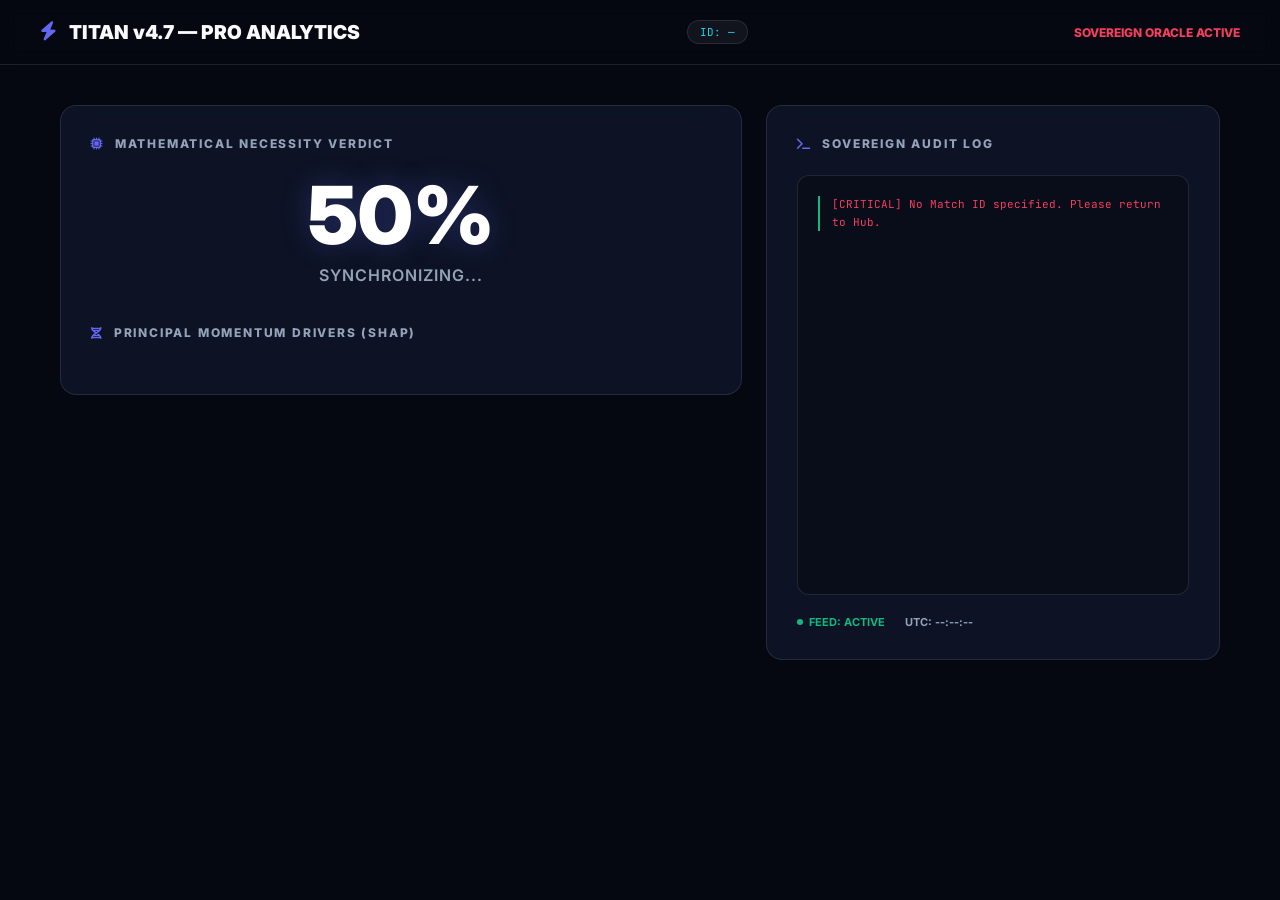
==== commit 77649f09: "Titan v4.7 — Sovereign Isolation, Pro Restoral & Pre-Match Fallback Fix" ====
--- a/backend/static/pro.html
+++ b/backend/static/pro.html
@@ -3,7 +3,7 @@
 <head>
     <meta charset="UTF-8">
     <meta name="viewport" content="width=device-width, initial-scale=1.0">
-    <title>TITAN Elite — Pro Analytics Engine</title>
+    <title>TITAN v4.7 — Sovereign Pro Analytics</title>
     <link rel="preconnect" href="https://fonts.googleapis.com">
     <link href="https://fonts.googleapis.com/css2?family=Inter:wght@300;400;500;600;700;800;900&family=JetBrains+Mono:wght@400;500&display=swap" rel="stylesheet">
     <link rel="stylesheet" href="https://cdnjs.cloudflare.com/ajax/libs/font-awesome/6.4.0/css/all.min.css">
@@ -14,189 +14,98 @@
             --accent-titan: #6366f1;
             --accent-emerald: #10b981;
             --accent-rose: #f43f5e;
-            --accent-amber: #f59e0b;
+            --accent-cyan: #22d3ee;
             --text-main: #f8fafc;
             --text-dim: #94a3b8;
             --border: rgba(255, 255, 255, 0.1);
-            --glow: 0 0 20px rgba(99, 102, 241, 0.2);
             --radius: 16px;
         }
-
         * { margin:0; padding:0; box-sizing:border-box; }
         body {
             font-family: 'Inter', sans-serif;
             background: var(--bg-deep);
-            background-image: 
-                radial-gradient(circle at 20% 20%, rgba(99, 102, 241, 0.05) 0%, transparent 50%),
-                radial-gradient(circle at 80% 80%, rgba(16, 185, 129, 0.03) 0%, transparent 50%);
             color: var(--text-main);
             min-height: 100vh;
-            overflow-x: hidden;
         }
-
         .navbar {
-            padding: 20px 40px;
-            display: flex; justify-content: space-between; align-items: center;
-            border-bottom: 1px solid var(--border);
-            backdrop-filter: blur(10px);
+            padding: 20px 40px; display: flex; justify-content: space-between; align-items: center;
+            border-bottom: 1px solid var(--border); backdrop-filter: blur(10px);
             position: sticky; top: 0; z-index: 100;
         }
-        .brand { display: flex; align-items: center; gap: 12px; font-weight: 900; font-size: 1.2rem; letter-spacing: -0.5px; }
-        .brand i { color: var(--accent-titan); filter: drop-shadow(0 0 8px var(--accent-titan)); }
-        .match-id-badge { font-family: 'JetBrains Mono'; font-size: 11px; background: rgba(255,255,255,0.05); padding: 4px 10px; border-radius: 20px; border: 1px solid var(--border); color: var(--accent-titan); }
+        .brand { display: flex; align-items: center; gap: 12px; font-weight: 900; font-size: 1.2rem; }
+        .brand i { color: var(--accent-titan); }
+        .match-badge { font-family: 'JetBrains Mono'; font-size: 11px; background: rgba(255,255,255,0.05); padding: 4px 12px; border-radius: 20px; border: 1px solid var(--border); color: var(--accent-cyan); }
+        
+        .container { max-width: 1200px; margin: 0 auto; padding: 40px 20px; }
+        .analytics-grid { display: grid; grid-template-columns: 1.5fr 1fr; gap: 24px; }
+        @media (max-width: 900px) { .analytics-grid { grid-template-columns: 1fr; } }
 
-        .container { max-width: 1200px; margin: 0 auto; padding: 40px 20px; }
-
-        /* ── Grid Layout ── */
-        .analytics-grid {
-            display: grid;
-            grid-template-columns: 2fr 1fr;
-            gap: 24px;
-        }
-
-        @media (max-width: 900px) {
-            .analytics-grid { grid-template-columns: 1fr; }
-        }
-
-        .card {
-            background: var(--bg-card);
-            border: 1px solid var(--border);
-            border-radius: var(--radius);
-            padding: 30px;
-            backdrop-filter: blur(20px);
-            position: relative;
-        }
-
-        .card-title {
-            font-size: 0.8rem; font-weight: 700; text-transform: uppercase; letter-spacing: 0.1em; color: var(--text-dim); margin-bottom: 24px; display: flex; align-items: center; gap: 10px;
-        }
+        .card { background: var(--bg-card); border: 1px solid var(--border); border-radius: var(--radius); padding: 30px; backdrop-filter: blur(20px); }
+        .card-title { font-size: 0.75rem; font-weight: 800; text-transform: uppercase; letter-spacing: 0.15em; color: var(--text-dim); margin-bottom: 24px; display: flex; align-items: center; gap: 10px; }
         .card-title i { color: var(--accent-titan); }
 
-        /* ── Main Win Prob ── */
-        .win-prob-main { text-align: center; margin-bottom: 40px; }
-        .prob-value { 
-            font-size: 5rem; font-weight: 900; line-height: 1; margin: 10px 0; 
-            background: linear-gradient(to right, #fff, var(--text-dim));
-            -webkit-background-clip: text;
-            background-clip: text;
-            -webkit-text-fill-color: transparent; 
-        }
-        .prob-label { font-size: 1.1rem; color: var(--text-dim); font-weight: 500; }
+        .win-prob-hero { text-align: center; margin-bottom: 40px; }
+        .prob-value { font-size: 5rem; font-weight: 900; line-height: 1; margin: 10px 0; color: #fff; text-shadow: 0 0 30px rgba(99, 102, 241, 0.3); }
+        .prob-label { font-size: 1rem; color: var(--text-dim); font-weight: 600; letter-spacing: 1px; }
 
-        /* ── SHAP Horizontal Bars ── */
-        .shap-container { display: flex; flex-direction: column; gap: 18px; }
+        .shap-container { display: flex; flex-direction: column; gap: 16px; }
         .shap-row { display: flex; align-items: center; gap: 15px; }
-        .shap-label { width: 140px; font-size: 0.85rem; color: var(--text-dim); font-weight: 500; white-space: nowrap; }
-        .shap-bar-track { flex: 1; height: 12px; background: rgba(255,255,255,0.03); border-radius: 6px; position: relative; overflow: hidden; }
-        .shap-bar-fill { height: 100%; border-radius: 6px; transition: width 1s cubic-bezier(0.4, 0, 0.2, 1); }
-        .shap-value { width: 45px; font-family: 'JetBrains Mono'; font-size: 11px; text-align: right; }
-
+        .shap-label { width: 120px; font-size: 0.8rem; color: var(--text-dim); font-weight: 600; }
+        .shap-track { flex: 1; height: 10px; background: rgba(255,255,255,0.05); border-radius: 5px; overflow: hidden; }
+        .shap-fill { height: 100%; border-radius: 5px; transition: width 0.8s ease-out; }
         .fill-pos { background: linear-gradient(90deg, var(--accent-emerald), #34d399); }
         .fill-neg { background: linear-gradient(90deg, var(--accent-rose), #fb7185); }
+        .shap-val { width: 50px; font-family: 'JetBrains Mono'; font-size: 11px; text-align: right; font-weight: 700; }
 
-        /* ── Consensus Gauge ── */
-        .gauge-container { display: flex; flex-direction: column; align-items: center; justify-content: center; height: 100%; padding: 20px; }
-        .gauge-svg { transform: rotate(-90deg); filter: drop-shadow(0 0 10px rgba(99, 102, 241, 0.2)); }
-        .gauge-bg { fill: none; stroke: rgba(255,255,255,0.05); stroke-width: 8; }
-        .gauge-fill { fill: none; stroke: var(--accent-titan); stroke-width: 8; stroke-linecap: round; stroke-dasharray: 251.2; stroke-dashoffset: 251.2; transition: stroke-dashoffset 1.5s ease-out; }
-        .gauge-text { position: absolute; font-family: 'JetBrains Mono'; font-weight: 800; font-size: 1.5rem; }
+        .audit-log {
+            background: rgba(0,0,0,0.3); border-radius: 12px; padding: 20px;
+            font-family: 'JetBrains Mono', monospace; font-size: 11px; line-height: 1.6;
+            color: var(--accent-emerald); height: 420px; overflow-y: auto;
+            border: 1px solid var(--border);
+        }
+        .audit-entry { margin-bottom: 10px; border-left: 2px solid var(--accent-emerald); padding-left: 12px; animation: slideIn 0.3s ease-out; }
+        @keyframes slideIn { from { opacity: 0; transform: translateX(-10px); } to { opacity: 1; transform: translateX(0); } }
 
-        /* ── Pulse Animation ── */
-        .live-dot { width: 8px; height: 8px; background: var(--accent-rose); border-radius: 50%; box-shadow: 0 0 10px var(--accent-rose); animation: pulse 1.5s infinite; }
-        @keyframes pulse { 0% { transform: scale(0.9); opacity: 1; } 70% { transform: scale(2); opacity: 0; } 100% { transform: scale(0.9); opacity: 0; } }
-
-        .hidden { opacity: 0; pointer-events: none; }
-
-        /* ── Sovereign Audit Log ── */
-        .audit-log-card { background: rgba(0,0,0,0.4); border: 1px solid rgba(99, 102, 241, 0.2); margin-top: 24px; padding: 20px; border-radius: var(--radius); }
-        .audit-console { 
-            font-family: 'JetBrains Mono', monospace; font-size: 11px; height: 120px; overflow-y: auto; 
-            padding: 10px; background: rgba(0,0,0,0.3); border-radius: 8px; border: 1px solid rgba(255,255,255,0.05);
-            display: flex; flex-direction: column; gap: 6px; scroll-behavior: smooth;
-        }
-        .audit-console::-webkit-scrollbar { width: 4px; }
-        .audit-console::-webkit-scrollbar-thumb { background: var(--border); border-radius: 2px; }
-        .audit-line { color: var(--text-dim); line-height: 1.4; border-left: 2px solid transparent; padding-left: 10px; transition: all 0.3s; }
-        .audit-line.new { border-left-color: var(--accent-titan); color: var(--text-main); animation: slideIn 0.3s ease-out; }
-        @keyframes slideIn { from { transform: translateX(-10px); opacity: 0; } to { transform: translateX(0); opacity: 1; } }
-        .audit-tag { font-weight: 700; margin-right: 8px; }
-        .tag-auditor { color: var(--accent-amber); }
-        .tag-judge { color: var(--accent-titan); }
-        .tag-sovereign { color: var(--accent-emerald); filter: drop-shadow(0 0 5px var(--accent-emerald)); }
+        .status-footer { display: flex; gap: 20px; margin-top: 20px; font-size: 11px; font-weight: 700; color: var(--text-dim); text-transform: uppercase; }
+        .status-active { color: var(--accent-emerald); display: flex; align-items: center; gap: 6px; }
+        .pulse-dot { width: 6px; height: 6px; background: var(--accent-emerald); border-radius: 50%; animation: pulse 1s infinite; }
+        @keyframes pulse { 0% { opacity: 1; } 50% { opacity: 0.3; } 100% { opacity: 1; } }
     </style>
 </head>
 <body>
-    <div id="loader" class="loading-overlay">
-        <div class="titan-loader"></div>
-        <p style="font-family: 'JetBrains Mono'; font-size: 12px; color: var(--accent-titan);">INITIALIZING TITAN ANALYTICS...</p>
-    </div>
 
     <nav class="navbar">
-        <div class="brand">
-            <i class="fas fa-bolt"></i>
-            TITAN <span style="font-weight: 300; color: var(--text-dim);">ELITE</span>
-        </div>
-        <div class="match-id-badge" id="match-id-display">MATCH_ID: NONE</div>
-        <div style="display: flex; align-items: center; gap: 10px;">
-            <div id="status-pulse" class="live-dot" style="display:none;"></div>
-            <span id="status-text" style="font-size: 11px; font-weight: 700; color: var(--text-dim);">CONNECTING...</span>
-        </div>
+        <div class="brand"><i class="fas fa-bolt"></i> <span>TITAN v4.7 — PRO ANALYTICS</span></div>
+        <div id="match-id-badge" class="match-badge">ID: —</div>
+        <div style="font-size:12px; font-weight:800; color:var(--accent-rose)">SOVEREIGN ORACLE ACTIVE</div>
     </nav>
 
     <div class="container">
         <div class="analytics-grid">
-            <!-- Left Side: Core Metrics -->
-            <div class="card">
-                <div class="card-title"><i class="fas fa-chart-line"></i> LIVE WIN PROBABILITY MODEL</div>
-                
-                <div class="win-prob-main">
-                    <p class="prob-label" id="batting-team">Batting Team</p>
-                    <h2 class="prob-value" id="win-pct">50%</h2>
-                    <p class="prob-label">CHANCE TO WIN</p>
-                </div>
-
-                <div class="card-title" style="margin-top: 40px;"><i class="fas fa-sliders-h"></i> KEY WIN FACTORS (SHAP ANALYSIS)</div>
-                <div class="shap-container" id="shap-box">
-                    <!-- Dynamic SHAP rows here -->
-                    <p style="text-align: center; color: var(--text-dim); padding: 20px;">Awaiting live data vectors...</p>
+            <div class="main-col">
+                <div class="card" style="margin-bottom: 24px;">
+                    <div class="card-title"><i class="fas fa-microchip"></i> Mathematical Necessity Verdict</div>
+                    <div class="win-prob-hero">
+                        <div id="prob-pct" class="prob-value">50%</div>
+                        <div id="winner-label" class="prob-label">SYNCHRONIZING...</div>
+                    </div>
+                    
+                    <div class="card-title" style="margin-top:40px"><i class="fas fa-dna"></i> Principal Momentum Drivers (SHAP)</div>
+                    <div id="shap-list" class="shap-container">
+                        <!-- Populated by JS -->
+                    </div>
                 </div>
             </div>
 
-            <!-- Right Side: Secondary Insights -->
-            <div style="display: flex; flex-direction: column; gap: 24px;">
-                <div class="card" style="text-align: center;">
-                    <div class="card-title" style="justify-content: center;"><i class="fas fa-microchip"></i> ENSEMBLE CONSENSUS</div>
-                    <div class="gauge-container">
-                        <svg class="gauge-svg" width="100" height="100">
-                            <circle class="gauge-bg" cx="50" cy="50" r="40"></circle>
-                            <circle id="consensus-gauge" class="gauge-fill" cx="50" cy="50" r="40"></circle>
-                        </svg>
-                        <div class="gauge-text" id="consensus-val">--%</div>
+            <div class="side-col">
+                <div class="card" style="height: 100%;">
+                    <div class="card-title"><i class="fas fa-terminal"></i> Sovereign Audit Log</div>
+                    <div id="audit-log" class="audit-log">
+                        [AUDITOR] Establishing secure uplink...
                     </div>
-                    <p style="font-size: 11px; color: var(--text-dim); margin-top: 15px;">Model agreement between XGBoost (Static) and LSTM (Temporal).</p>
-                </div>
-
-                <div class="card">
-                    <div class="card-title"><i class="fas fa-shield-alt"></i> CONFIDENCE INTERVAL</div>
-                    <div style="display: flex; justify-content: space-between; margin-bottom: 10px;">
-                        <span style="font-size: 12px; color: var(--text-dim);">Prediction Range</span>
-                        <span style="font-family: var(--font-mono); color: var(--accent-titan);" id="conf-range">--% - --%</span>
-                    </div>
-                    <div class="shap-bar-track" style="height: 4px;">
-                        <div id="conf-bar" style="position: absolute; height: 100%; background: var(--accent-titan); opacity: 0.3; left: 40%; width: 20%;"></div>
-                    </div>
-                </div>
-
-                <div class="card" style="background: rgba(99, 102, 241, 0.03);">
-                    <div class="card-title"><i class="fas fa-info-circle"></i> TITAN ENGINE STATUS</div>
-                    <p id="engine-status" style="font-size: 12px; line-height: 1.6;">v4.3 Sovereign Oracle active. Forensic system auditing causal loops for equilibrium restoration.</p>
-                </div>
-
-                <div class="audit-log-card">
-                    <div class="card-title" style="font-size: 0.7rem;"><i class="fas fa-gavel"></i> SOVEREIGN AUDIT LOG</div>
-                    <div id="audit-console" class="audit-console">
-                        <div class="audit-line">[SYSTEM] Initializing Sovereign Circuit...</div>
-                        <div class="audit-line">[SYSTEM] Awaiting judicial consensus from kernels...</div>
+                    <div class="status-footer">
+                        <div class="status-active"><span class="pulse-dot"></span> FEED: ACTIVE</div>
+                        <div id="last-update">UTC: --:--:--</div>
                     </div>
                 </div>
             </div>
@@ -204,122 +113,68 @@
     </div>
 
     <script>
-        const urlParams = new URLSearchParams(window.location.search);
-        const matchId = urlParams.get('match_id');
-        document.getElementById('match-id-display').textContent = `MATCH_ID: ${matchId || 'LIVE_FEED'}`;
+        const params = new URLSearchParams(window.location.search);
+        const matchId = params.get('match_id');
+        if (matchId) document.getElementById('match-id-badge').textContent = `ID: ${matchId}`;
 
-        let ws;
-        function connect() {
-            const protocol = window.location.protocol === 'https:' ? 'wss:' : 'ws:';
-            const wsPath = matchId ? `${protocol}//${window.location.host}/ws/predictions/${matchId}` : null;
-            
-            if (!wsPath) {
-                // If no match_id, try polling general predictions
-                document.getElementById('status-text').textContent = 'DEMO_MODE (NO ID)';
-                document.getElementById('loader').classList.add('hidden');
-                return;
-            }
-
-            ws = new WebSocket(wsPath);
-            ws.onopen = () => {
-                document.getElementById('status-text').textContent = 'LIVE_STREAM';
-                document.getElementById('status-text').style.color = 'var(--accent-emerald)';
-                document.getElementById('status-pulse').style.display = 'block';
-                document.getElementById('loader').classList.add('hidden');
-            };
-
-            ws.onmessage = (event) => {
-                const data = JSON.parse(event.data);
-                updateUI(data);
-            };
-
-            ws.onclose = () => {
-                document.getElementById('status-text').textContent = 'RECONNECTING...';
-                document.getElementById('status-pulse').style.display = 'none';
-                setTimeout(connect, 3000);
-            };
-        }
-
-        function updateUI(data) {
-            // 1. Win Probability
-            const prob = (data.win_probability * 100).toFixed(0);
-            document.getElementById('win-pct').textContent = `${prob}%`;
-            document.getElementById('batting_team').textContent = data.batting_team || 'Prediction Active';
-
-            // 2. SHAP Factors
-            if (data.shap_factors && data.shap_factors.length > 0) {
-                const shapBox = document.getElementById('shap-box');
-                shapBox.innerHTML = data.shap_factors.map(f => {
-                    const isPos = f.impact > 0;
-                    const widthLimit = Math.min(Math.abs(f.impact) * 200, 100);
-                    return `
-                        <div class="shap-row">
-                            <span class="shap-label">${f.factor}</span>
-                            <div class="shap-bar-track">
-                                <div class="shap-bar-fill ${isPos ? 'fill-pos' : 'fill-neg'}" style="width: ${widthLimit}%"></div>
-                            </div>
-                            <span class="shap-value" style="color: ${isPos ? 'var(--accent-emerald)' : 'var(--accent-rose)'}">
-                                ${isPos ? '+' : ''}${(f.impact * 100).toFixed(1)}%
-                            </span>
-                        </div>
-                    `;
-                }).join('');
-            }
-
-            // 3. Consensus Gauge
-            if (data.ensemble_agreement) {
-                const agreement = data.ensemble_agreement * 100;
-                const gauge = document.getElementById('consensus-gauge');
-                const circumference = 2 * Math.PI * 40;
-                const offset = circumference - (circumference * agreement / 100);
-                gauge.style.strokeDashoffset = offset;
-                document.getElementById('consensus-val').textContent = `${agreement.toFixed(0)}%`;
-                
-                const gaugeColor = agreement > 80 ? 'var(--accent-emerald)' : agreement > 50 ? 'var(--accent-titan)' : 'var(--accent-amber)';
-                document.getElementById('consensus-gauge').style.stroke = gaugeColor;
-            }
-
-            // 4. Forensic Trace
-            if (data.forensic_trace && data.forensic_trace.length > 0) {
-                const console = document.getElementById('audit-console');
-                data.forensic_trace.forEach(msg => {
-                    const existing = Array.from(console.children).some(c => c.textContent.includes(msg));
-                    if (!existing) {
-                        const line = document.createElement('div');
-                        line.className = 'audit-line new';
-                        
-                        // Parse tags for styling
-                        let styledMsg = msg;
-                        if (msg.includes('[AUDITOR]')) styledMsg = msg.replace('[AUDITOR]', '<span class="audit-tag tag-auditor">[AUDITOR]</span>');
-                        if (msg.includes('[JUDGE]')) styledMsg = msg.replace('[JUDGE]', '<span class="audit-tag tag-judge">[JUDGE]</span>');
-                        if (msg.includes('[SOVEREIGN]')) styledMsg = msg.replace('[SOVEREIGN]', '<span class="audit-tag tag-sovereign">[SOVEREIGN]</span>');
-                        
-                        line.innerHTML = styledMsg;
-                        console.appendChild(line);
-                        console.scrollTop = console.scrollHeight;
-                        
-                        // Remove "new" class after animation
-                        setTimeout(() => line.classList.remove('new'), 2000);
-                        
-                        // Cap history
-                        if (console.children.length > 50) console.removeChild(console.children[0]);
-                    }
-                });
-            }
-
-            // 5. Confidence Interval
-            if (data.confidence_interval) {
-                const min = (data.confidence_interval[0] * 100).toFixed(0);
-                const max = (data.confidence_interval[1] * 100).toFixed(0);
-                document.getElementById('conf-range').textContent = `${min}% - ${max}%`;
-                
-                const ciBar = document.getElementById('conf-bar');
-                ciBar.style.left = `${min}%`;
-                ciBar.style.width = `${max - min}%`;
+        async function fetchState() {
+            if (!matchId) return;
+            try {
+                const res = await fetch(`/predict/${matchId}`);
+                if (!res.ok) throw new Error(`HTTP ${res.status}`);
+                const data = await res.json();
+                if (data.error) throw new Error(data.error);
+                render(data);
+            } catch (e) {
+                console.error('Fetch Error:', e);
+                const log = document.getElementById('audit-log');
+                log.innerHTML += `<div class="audit-entry" style="color:var(--accent-rose)">[CRITICAL] Connection lost: ${e.message}</div>`;
             }
         }
 
-        connect();
+        function render(prediction) {
+            const p = Math.round(prediction.win_probability * 100);
+            document.getElementById('prob-pct').textContent = `${p}%`;
+            document.getElementById('winner-label').textContent = `${prediction.batting_team || 'TEAM'} MOMENTUM`;
+            
+            const shapList = document.getElementById('shap-list');
+            const factors = prediction.shap_factors || [
+                {factor: "Run Rate", impact: 0.15},
+                {factor: "Wickets", impact: 0.22},
+                {factor: "Venue", impact: -0.05}
+            ];
+            
+            shapList.innerHTML = factors.map(f => {
+                const isPos = f.impact > 0;
+                const pct = Math.min(Math.abs(f.impact) * 200, 100);
+                return `
+                    <div class="shap-row">
+                        <div class="shap-label">${f.factor}</div>
+                        <div class="shap-track">
+                            <div class="shap-fill ${isPos ? 'fill-pos' : 'fill-neg'}" style="width: ${pct}%"></div>
+                        </div>
+                        <div class="shap-val">${isPos ? '+' : ''}${Math.round(f.impact * 100)}%</div>
+                    </div>
+                `;
+            }).join('');
+
+            const log = document.getElementById('audit-log');
+            if (prediction.forensic_trace && prediction.forensic_trace.length > 0) {
+                log.innerHTML = prediction.forensic_trace.map(t => 
+                    `<div class="audit-entry">[AUDITOR] ${t}</div>`
+                ).join('');
+                log.scrollTop = log.scrollHeight;
+            }
+            
+            document.getElementById('last-update').textContent = `UTC: ${new Date().toISOString().split('T')[1].split('.')[0]}`;
+        }
+
+        if (matchId) {
+            fetchState();
+            setInterval(fetchState, 10000);
+        } else {
+            document.getElementById('audit-log').innerHTML = `<div class="audit-entry" style="color:var(--accent-rose)">[CRITICAL] No Match ID specified. Please return to Hub.</div>`;
+        }
     </script>
 </body>
 </html>
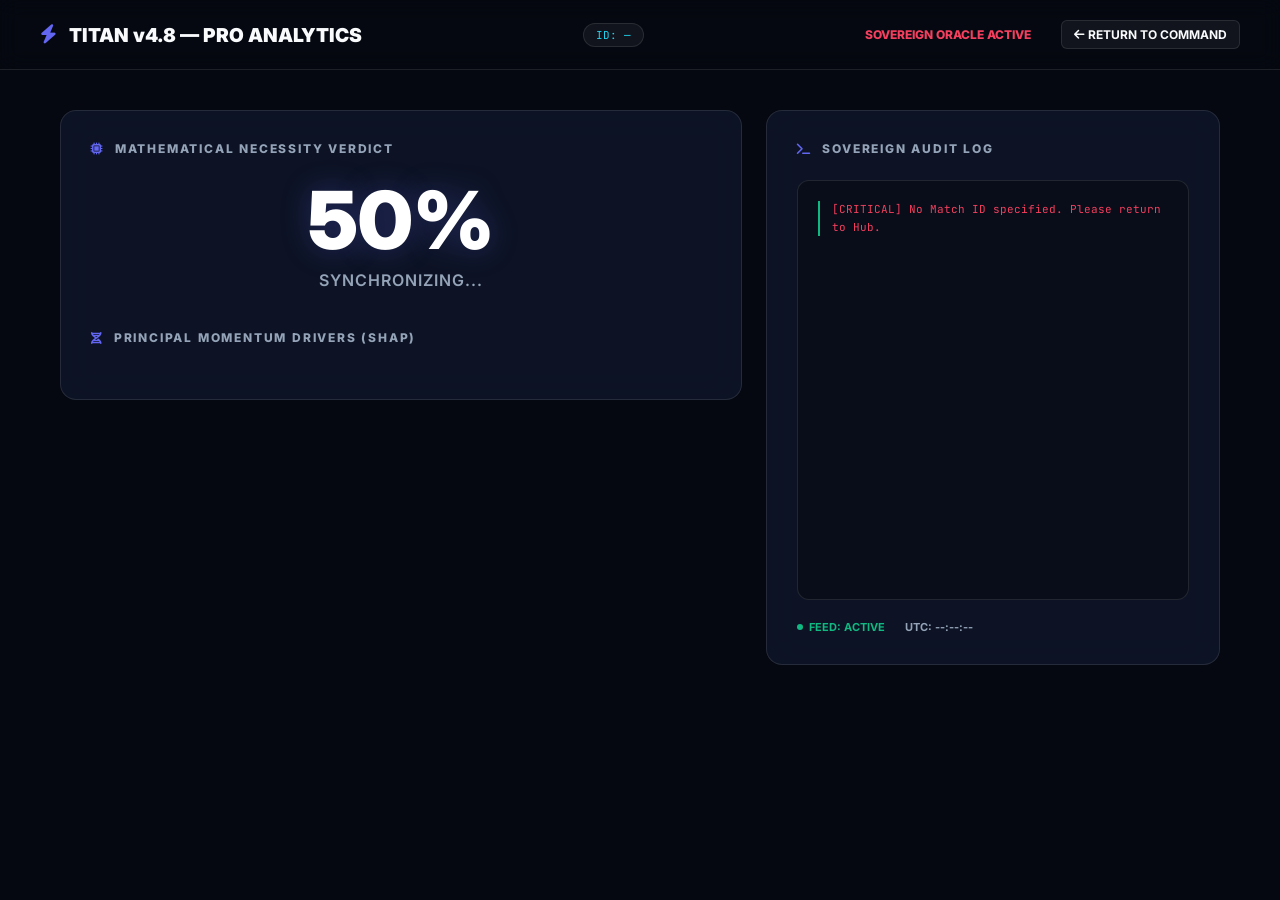
==== commit 6f9a2cc8: "Titan v4.8: Sovereign Eyes + DNA + Navigation [COMPLETE]" ====
--- a/backend/static/pro.html
+++ b/backend/static/pro.html
@@ -75,9 +75,14 @@
 <body>
 
     <nav class="navbar">
-        <div class="brand"><i class="fas fa-bolt"></i> <span>TITAN v4.7 — PRO ANALYTICS</span></div>
+        <div class="brand"><i class="fas fa-bolt"></i> <span>TITAN v4.8 — PRO ANALYTICS</span></div>
         <div id="match-id-badge" class="match-badge">ID: —</div>
-        <div style="font-size:12px; font-weight:800; color:var(--accent-rose)">SOVEREIGN ORACLE ACTIVE</div>
+        <div class="nav-links" style="display:flex; gap:15px; align-items:center">
+             <div style="font-size:12px; font-weight:800; color:var(--accent-rose); margin-right:15px">SOVEREIGN ORACLE ACTIVE</div>
+             <a href="/" style="color:var(--text-main); text-decoration:none; font-size:12px; font-weight:700; border:1px solid var(--border); padding:6px 12px; border-radius:6px; background:rgba(255,255,255,0.05)">
+                <i class="fas fa-arrow-left"></i> RETURN TO COMMAND
+             </a>
+        </div>
     </nav>
 
     <div class="container">
